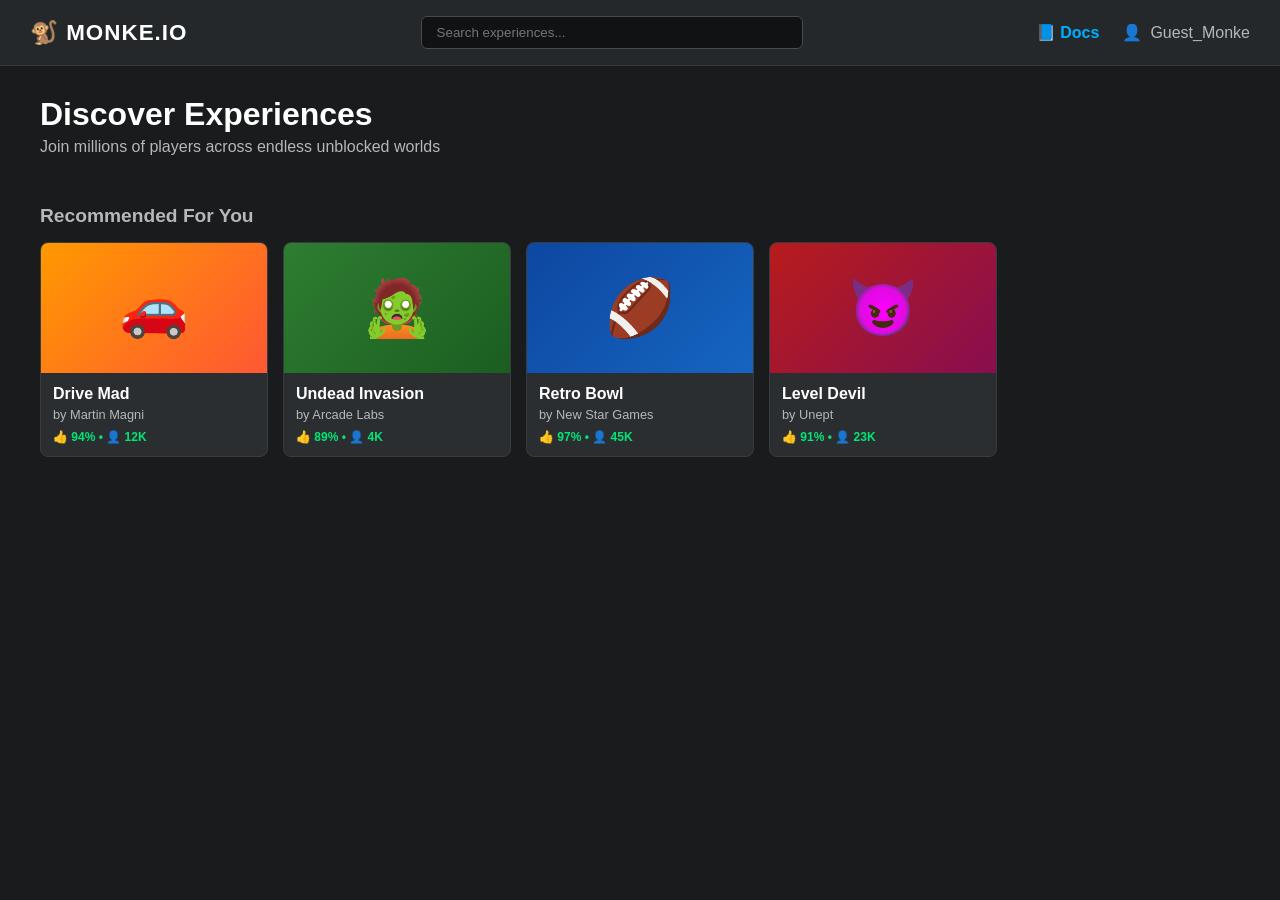
==== index.html @ 5633cc88 "Update game cards and remove comments in index.html" ====
<!DOCTYPE html>
<html lang="en">
<head>
    <meta charset="UTF-8">
    <meta name="viewport" content="width=device-width, initial-scale=1.0">
    <title>MONKE PLATFORM - Play & Explore</title>
    <link rel="stylesheet" href="style.css">
</head>
<body>
    <!-- Top Platform Navigation Bar -->
    <nav class="navbar" id="platformNavbar">
        <div class="logo" id="homeLogo" onclick="closeGameFrame()" style="cursor: pointer;">🐒 MONKE.IO</div>
        <div class="search-container">
            <input type="text" id="platformSearch" placeholder="Search experiences...">
        </div>
        <div class="user-status">
            <span id="panicTrigger" onclick="activatePanicButton()" style="color: #00b0ff; cursor: pointer; font-weight: bold; margin-right: 15px;">📘 Docs</span>
            <span class="avatar-icon">👤</span>
            <span class="username">Guest_Monke</span>
        </div>
    </nav>

    <!-- The Live Embedded Game Player Frame -->
    <div id="playerView" style="display: none;">
        <div class="player-header">
            <button onclick="closeGameFrame()" class="back-btn">⬅️ Exit Game</button>
            <h2 id="game-title">Loading Secure Stream...</h2>
        </div>
        <div class="frame-wrapper">
            <iframe 
                id="arcade-stream" 
                src="" 
                allowfullscreen
                allow="autoplay; gamepad; keyboard"
                sandbox="allow-scripts allow-same-origin allow-pointer-lock"
                scrolling="no">
            </iframe>
        </div>
    </div>

    <!-- The Main Dashboard Hub Layout -->
    <div id="hubView">
        <div class="hero-banner">
            <h2>Discover Experiences</h2>
            <p>Join millions of players across endless unblocked worlds</p>
        </div>

        <main class="container">
            <h3 class="section-title">Recommended For You</h3>
            <div class="game-grid" id="arcadeGrid">
                
                <!-- Game Card 1: Drive Mad -->
                <div class="game-card" onclick="embedRealGame('Drive Mad', 'https://r2.dev')" data-title="drive mad official truck" style="cursor: pointer;">
                    <div class="thumbnail" style="background: linear-gradient(135deg, #ff9900, #ff5733);">
                        <span class="emoji-art">🚗</span>
                    </div>
                    <div class="card-info">
                        <h4>Drive Mad</h4>
                        <p class="creator">by Martin Magni</p>
                        <div class="stats">👍 94% • 👤 12K</div>
                    </div>
                </div>

                <!-- Game Card 2: Undead Invasion -->
                <div class="game-card" onclick="embedRealGame('Undead Invasion', 'https://github.io')" data-title="undead invasion zombie apocalypse" style="cursor: pointer;">
                    <div class="thumbnail" style="background: linear-gradient(135deg, #2e7d32, #1b5e20);">
                        <span class="emoji-art">🧟</span>
                    </div>
                    <div class="card-info">
                        <h4>Undead Invasion</h4>
                        <p class="creator">by Arcade Labs</p>
                        <div class="stats">👍 89% • 👤 4K</div>
                    </div>
                </div>

                <!-- Game Card 3: Retro Bowl -->
                <div class="game-card" onclick="embedRealGame('Retro Bowl', 'https://github.io')" data-title="retro bowl football gridiron" style="cursor: pointer;">
                    <div class="thumbnail" style="background: linear-gradient(135deg, #0d47a1, #1565c0);">
                        <span class="emoji-art">🏈</span>
                    </div>
                    <div class="card-info">
                        <h4>Retro Bowl</h4>
                        <p class="creator">by New Star Games</p>
                        <div class="stats">👍 97% • 👤 45K</div>
                    </div>
                </div>

                <!-- Game Card 4: Level Devil -->
                <div class="game-card" onclick="embedRealGame('Level Devil', 'https://github.io')" data-title="level devil troll platformer raging" style="cursor: pointer;">
                    <div class="thumbnail" style="background: linear-gradient(135deg, #b71c1c, #880e4f);">
                        <span class="emoji-art">😈</span>
                    </div>
                    <div class="card-info">
                        <h4>Level Devil</h4>
                        <p class="creator">by Unept</p>
                        <div class="stats">👍 91% • 👤 23K</div>
                    </div>
                </div>

            </div>
        </main>
    </div>

    <!-- FAKE GOOGLE DOCS PANIC COVER LAYER -->
    <div id="panicScreen" style="display: none; position: fixed; top: 0; left: 0; width: 100vw; height: 100vh; background-color: #f8f9fa; color: #000; font-family: 'Arial', sans-serif; z-index: 9999; padding: 40px; box-sizing: border-box; overflow-y: auto;">
        <div style="max-width: 800px; margin: 0 auto; background: white; padding: 50px; border: 1px solid #dadce0; box-shadow: 0 1px 3px rgba(0,0,0,0.1); border-radius: 4px; min-height: 80vh; text-align: left;">
            <p style="color: #5f6368; font-size: 0.85rem; margin-bottom: 20px;">Saved to Drive • Reading Mode Enabled</p>
            <h1 style="font-size: 2.2rem; font-weight: normal; margin-bottom: 10px; color: #202124;">Unit 4: Historical Essay Assignment Blueprint</h1>
            <div style="width: 100%; height: 1px; background-color: #dadce0; margin: 20px 0;"></div>
            <h3 style="color: #1a73e8; font-weight: normal; margin-top: 25px;">Instructions & Grading Criteria</h3>
            <p style="line-height: 1.6; color: #3c4043;">Please analyze the primary resource notes compiled over the last session. Your synthesis should highlight structural trends and socioeconomic consequences.</p>
        </div>
        <button onclick="deactivatePanicButton()" style="position: fixed; bottom: 10px; right: 10px; background: transparent; border: none; color: #dadce0; cursor: pointer; font-size: 0.75rem;">Exit View</button>
    </div>

    <script>
        const hubView = document.getElementById('hubView');
        const playerView = document.getElementById('playerView');
        const gameTitle = document.getElementById('game-title');
        const arcadeStream = document.getElementById('arcade-stream');
        const panicScreen = document.getElementById('panicScreen');

        function embedRealGame(name, gameUrl) {
            hubView.style.display = 'none';
            playerView.style.display = 'block';
            gameTitle.innerText = "Playing: " + name;
            arcadeStream.src = gameUrl; 
        }

        function closeGameFrame() {
            playerView.style.display = 'none';
            hubView.style.display = 'block';
            arcadeStream.src = ''; 
        }

        function activatePanicButton() {
            closeGameFrame();
            panicScreen.style.display = 'block';
            document.title = "Google Docs - Working Assignment Document";
        }

        function deactivatePanicButton() {
            panicScreen.style.display = 'none';
            document.title = "MONKE PLATFORM - Play & Explore";
        }

        window.addEventListener('keydown', function(e) {
            if (e.key === 'Escape') activatePanicButton();
        });

        const searchBox = document.getElementById('platformSearch');
        searchBox.addEventListener('input', (e) => {
            const query = e.target.value.toLowerCase();
            document.querySelectorAll('.game-card').forEach(card => {
                const title = card.getAttribute('data-title');
                card.style.display = title.includes(query) ? 'block' : 'none';
            });
        });
    </script>
</body>
</html>
---- style.css ----
:root {
    --bg-color: #191b1d;
    --nav-color: #25282a;
    --card-color: #2b2e31;
    --text-primary: #ffffff;
    --text-secondary: #b5b7b9;
    --accent-color: #00b0ff;
}

body {
    margin: 0;
    padding: 0;
    background-color: var(--bg-color);
    color: var(--text-primary);
    font-family: 'Segoe UI', Arial, sans-serif;
    user-select: none;
}

/* Navbar Container Elements */
.navbar {
    display: flex;
    justify-content: space-between;
    align-items: center;
    background-color: var(--nav-color);
    padding: 10px 30px;
    height: 45px;
    border-bottom: 1px solid #383c40;
}

.logo {
    font-weight: 800;
    font-size: 1.4rem;
    letter-spacing: 1px;
    color: var(--text-primary);
}

.search-container input {
    width: 350px;
    padding: 8px 15px;
    background-color: #111214;
    border: 1px solid #454b51;
    border-radius: 6px;
    color: white;
    outline: none;
}

.user-status {
    display: flex;
    align-items: center;
    gap: 8px;
    color: var(--text-secondary);
}

/* Main Display Framing */
.hero-banner {
    padding: 30px;
    max-width: 1200px;
    margin: 0 auto;
}

.hero-banner h2 {
    margin: 0 0 5px 0;
    font-size: 2rem;
}

.hero-banner p {
    margin: 0;
    color: var(--text-secondary);
}

.container {
    max-width: 1200px;
    margin: 0 auto;
    padding: 0 30px;
}

.section-title {
    font-size: 1.2rem;
    margin-bottom: 15px;
    color: var(--text-secondary);
}

/* Response Adaptive App Grid */
.game-grid {
    display: grid;
    grid-template-columns: repeat(auto-fill, minmax(210px, 1fr));
    gap: 15px;
}

.game-card {
    background-color: var(--card-color);
    border-radius: 8px;
    overflow: hidden;
    cursor: pointer;
    transition: transform 0.15s ease, box-shadow 0.15s ease;
    border: 1px solid #383c40;
}

.game-card:hover {
    transform: translateY(-4px);
    box-shadow: 0 8px 20px rgba(0,0,0,0.5);
    border-color: #555;
}

.thumbnail {
    height: 130px;
    display: flex;
    align-items: center;
    justify-content: center;
}

.emoji-art {
    font-size: 3.5rem;
}

.card-info {
    padding: 12px;
}

.card-info h4 {
    margin: 0 0 4px 0;
    font-size: 1rem;
}

.creator {
    margin: 0 0 8px 0;
    font-size: 0.8rem;
    color: var(--text-secondary);
}

.stats {
    font-size: 0.75rem;
    font-weight: bold;
    color: #00e676;
}

/* Play View Workspace Containers */
.player-header {
    max-width: 1024px;
    margin: 20px auto 0 auto;
    width: 95%;
    display: flex;
    align-items: center;
    gap: 20px;
}

.player-header h1 {
    margin: 0;
    font-size: 1.5rem;
}

.back-btn {
    background-color: var(--card-color);
    border: 1px solid #454b51;
    color: var(--accent-color);
    padding: 8px 16px;
    border-radius: 6px;
    cursor: pointer;
    font-weight: bold;
}

.back-btn:hover {
    background-color: #333639;
}

.frame-wrapper {
    position: relative;
    width: 95%;
    max-width: 1024px;
    aspect-ratio: 16 / 9;
    margin: 15px auto;
    border: 1px solid #383c40;
    border-radius: 8px;
    background-color: #000;
    box-shadow: 0 10px 40px rgba(0,0,0,0.6);
    overflow: hidden;
}

iframe {
    width: 100%;
    height: 100%;
    border: none;
}
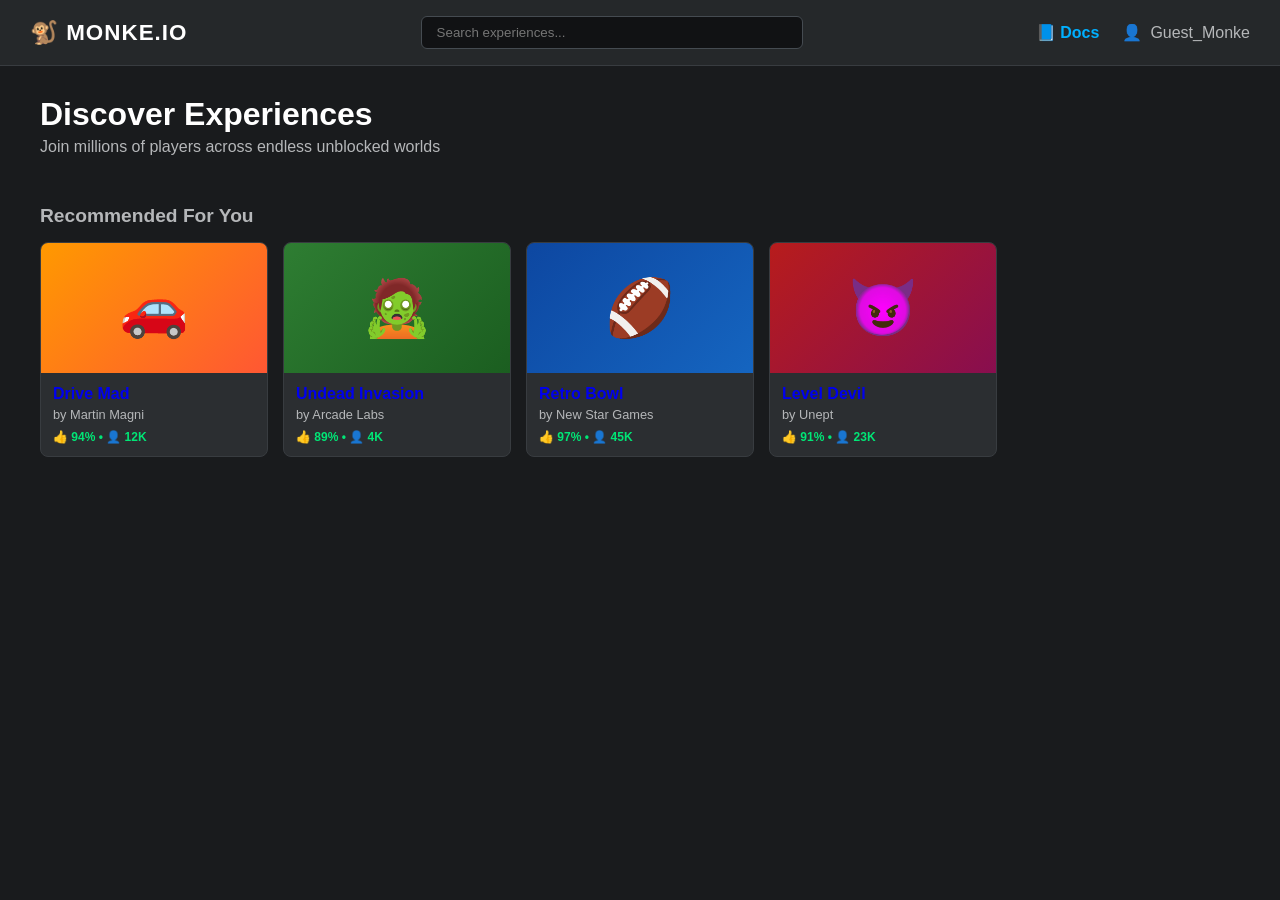
==== commit 233624ec: "Update index.html" ====
--- a/index.html
+++ b/index.html
@@ -9,7 +9,7 @@
 <body>
     <!-- Top Platform Navigation Bar -->
     <nav class="navbar" id="platformNavbar">
-        <div class="logo" id="homeLogo" onclick="closeGameFrame()" style="cursor: pointer;">🐒 MONKE.IO</div>
+        <div class="logo" id="homeLogo" onclick="location.reload()" style="cursor: pointer;">🐒 MONKE.IO</div>
         <div class="search-container">
             <input type="text" id="platformSearch" placeholder="Search experiences...">
         </div>
@@ -19,24 +19,6 @@
             <span class="username">Guest_Monke</span>
         </div>
     </nav>
-
-    <!-- The Live Embedded Game Player Frame -->
-    <div id="playerView" style="display: none;">
-        <div class="player-header">
-            <button onclick="closeGameFrame()" class="back-btn">⬅️ Exit Game</button>
-            <h2 id="game-title">Loading Secure Stream...</h2>
-        </div>
-        <div class="frame-wrapper">
-            <iframe 
-                id="arcade-stream" 
-                src="" 
-                allowfullscreen
-                allow="autoplay; gamepad; keyboard"
-                sandbox="allow-scripts allow-same-origin allow-pointer-lock"
-                scrolling="no">
-            </iframe>
-        </div>
-    </div>
 
     <!-- The Main Dashboard Hub Layout -->
     <div id="hubView">
@@ -50,7 +32,7 @@
             <div class="game-grid" id="arcadeGrid">
                 
                 <!-- Game Card 1: Drive Mad -->
-                <div class="game-card" onclick="embedRealGame('Drive Mad', 'https://r2.dev')" data-title="drive mad official truck" style="cursor: pointer;">
+                <a href="https://r2.dev" target="_blank" class="game-card" data-title="drive mad official truck" style="text-decoration: none; display: block;">
                     <div class="thumbnail" style="background: linear-gradient(135deg, #ff9900, #ff5733);">
                         <span class="emoji-art">🚗</span>
                     </div>
@@ -59,10 +41,10 @@
                         <p class="creator">by Martin Magni</p>
                         <div class="stats">👍 94% • 👤 12K</div>
                     </div>
-                </div>
+                </a>
 
                 <!-- Game Card 2: Undead Invasion -->
-                <div class="game-card" onclick="embedRealGame('Undead Invasion', 'https://github.io')" data-title="undead invasion zombie apocalypse" style="cursor: pointer;">
+                <a href="https://r2.dev" target="_blank" class="game-card" data-title="undead invasion zombie apocalypse" style="text-decoration: none; display: block;">
                     <div class="thumbnail" style="background: linear-gradient(135deg, #2e7d32, #1b5e20);">
                         <span class="emoji-art">🧟</span>
                     </div>
@@ -71,10 +53,10 @@
                         <p class="creator">by Arcade Labs</p>
                         <div class="stats">👍 89% • 👤 4K</div>
                     </div>
-                </div>
+                </a>
 
                 <!-- Game Card 3: Retro Bowl -->
-                <div class="game-card" onclick="embedRealGame('Retro Bowl', 'https://github.io')" data-title="retro bowl football gridiron" style="cursor: pointer;">
+                <a href="https://r2.dev" target="_blank" class="game-card" data-title="retro bowl football gridiron" style="text-decoration: none; display: block;">
                     <div class="thumbnail" style="background: linear-gradient(135deg, #0d47a1, #1565c0);">
                         <span class="emoji-art">🏈</span>
                     </div>
@@ -83,10 +65,10 @@
                         <p class="creator">by New Star Games</p>
                         <div class="stats">👍 97% • 👤 45K</div>
                     </div>
-                </div>
+                </a>
 
                 <!-- Game Card 4: Level Devil -->
-                <div class="game-card" onclick="embedRealGame('Level Devil', 'https://github.io')" data-title="level devil troll platformer raging" style="cursor: pointer;">
+                <a href="https://r2.dev" target="_blank" class="game-card" data-title="level devil troll platformer raging" style="text-decoration: none; display: block;">
                     <div class="thumbnail" style="background: linear-gradient(135deg, #b71c1c, #880e4f);">
                         <span class="emoji-art">😈</span>
                     </div>
@@ -95,7 +77,7 @@
                         <p class="creator">by Unept</p>
                         <div class="stats">👍 91% • 👤 23K</div>
                     </div>
-                </div>
+                </a>
 
             </div>
         </main>
@@ -114,27 +96,9 @@
     </div>
 
     <script>
-        const hubView = document.getElementById('hubView');
-        const playerView = document.getElementById('playerView');
-        const gameTitle = document.getElementById('game-title');
-        const arcadeStream = document.getElementById('arcade-stream');
         const panicScreen = document.getElementById('panicScreen');
 
-        function embedRealGame(name, gameUrl) {
-            hubView.style.display = 'none';
-            playerView.style.display = 'block';
-            gameTitle.innerText = "Playing: " + name;
-            arcadeStream.src = gameUrl; 
-        }
-
-        function closeGameFrame() {
-            playerView.style.display = 'none';
-            hubView.style.display = 'block';
-            arcadeStream.src = ''; 
-        }
-
         function activatePanicButton() {
-            closeGameFrame();
             panicScreen.style.display = 'block';
             document.title = "Google Docs - Working Assignment Document";
         }
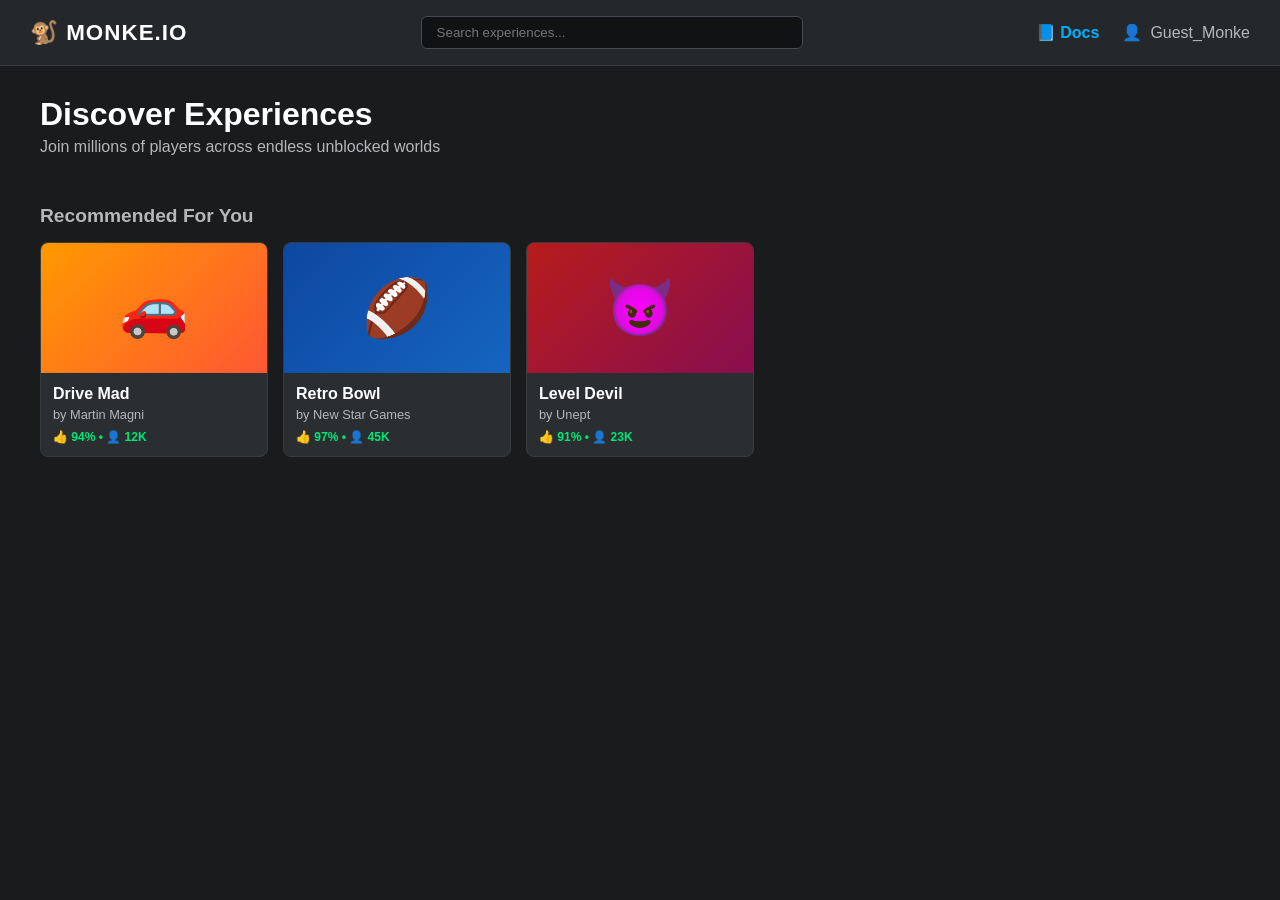
==== commit 0a7d7eb8: "Update index.html" ====
--- a/index.html
+++ b/index.html
@@ -9,7 +9,7 @@
 <body>
     <!-- Top Platform Navigation Bar -->
     <nav class="navbar" id="platformNavbar">
-        <div class="logo" id="homeLogo" onclick="location.reload()" style="cursor: pointer;">🐒 MONKE.IO</div>
+        <div class="logo" id="homeLogo" onclick="closeGameFrame()" style="cursor: pointer;">🐒 MONKE.IO</div>
         <div class="search-container">
             <input type="text" id="platformSearch" placeholder="Search experiences...">
         </div>
@@ -19,6 +19,17 @@
             <span class="username">Guest_Monke</span>
         </div>
     </nav>
+
+    <!-- The Live Embedded Game Player Frame -->
+    <div id="playerView" style="display: none; padding: 20px 0;">
+        <div class="player-header" style="max-width: 1024px; margin: 0 auto 15px auto; width: 95%; display: flex; align-items: center; gap: 20px;">
+            <button onclick="closeGameFrame()" class="back-btn">⬅️ Exit Game</button>
+            <h2 id="game-title" style="margin: 0; font-size: 1.5rem;">Loading Secure Stream...</h2>
+        </div>
+        <div id="dynamic-frame-container" style="position: relative; width: 95%; max-width: 1024px; aspect-ratio: 16 / 9; margin: 0 auto; border: 1px solid #383c40; border-radius: 8px; background-color: #000; box-shadow: 0 10px 40px rgba(0,0,0,0.6); overflow: hidden;">
+            <!-- Frame builds dynamically on request -->
+        </div>
+    </div>
 
     <!-- The Main Dashboard Hub Layout -->
     <div id="hubView">
@@ -31,8 +42,8 @@
             <h3 class="section-title">Recommended For You</h3>
             <div class="game-grid" id="arcadeGrid">
                 
-                <!-- Game Card 1: Drive Mad -->
-                <a href="https://r2.dev" target="_blank" class="game-card" data-title="drive mad official truck" style="text-decoration: none; display: block;">
+                <!-- Game Card 1: Authentic Drive Mad on Vercel Network -->
+                <div class="game-card" onclick="forceUnblockedEmbed('Drive Mad', 'https://vercel.app')" data-title="drive mad official truck" style="cursor: pointer;">
                     <div class="thumbnail" style="background: linear-gradient(135deg, #ff9900, #ff5733);">
                         <span class="emoji-art">🚗</span>
                     </div>
@@ -41,22 +52,10 @@
                         <p class="creator">by Martin Magni</p>
                         <div class="stats">👍 94% • 👤 12K</div>
                     </div>
-                </a>
+                </div>
 
-                <!-- Game Card 2: Undead Invasion -->
-                <a href="https://r2.dev" target="_blank" class="game-card" data-title="undead invasion zombie apocalypse" style="text-decoration: none; display: block;">
-                    <div class="thumbnail" style="background: linear-gradient(135deg, #2e7d32, #1b5e20);">
-                        <span class="emoji-art">🧟</span>
-                    </div>
-                    <div class="card-info">
-                        <h4>Undead Invasion</h4>
-                        <p class="creator">by Arcade Labs</p>
-                        <div class="stats">👍 89% • 👤 4K</div>
-                    </div>
-                </a>
-
-                <!-- Game Card 3: Retro Bowl -->
-                <a href="https://r2.dev" target="_blank" class="game-card" data-title="retro bowl football gridiron" style="text-decoration: none; display: block;">
+                <!-- Game Card 2: Authentic Retro Bowl on Vercel Network -->
+                <div class="game-card" onclick="forceUnblockedEmbed('Retro Bowl', 'https://vercel.app')" data-title="retro bowl football gridiron" style="cursor: pointer;">
                     <div class="thumbnail" style="background: linear-gradient(135deg, #0d47a1, #1565c0);">
                         <span class="emoji-art">🏈</span>
                     </div>
@@ -65,10 +64,10 @@
                         <p class="creator">by New Star Games</p>
                         <div class="stats">👍 97% • 👤 45K</div>
                     </div>
-                </a>
+                </div>
 
-                <!-- Game Card 4: Level Devil -->
-                <a href="https://r2.dev" target="_blank" class="game-card" data-title="level devil troll platformer raging" style="text-decoration: none; display: block;">
+                <!-- Game Card 3: Authentic Level Devil on Vercel Network -->
+                <div class="game-card" onclick="forceUnblockedEmbed('Level Devil', 'https://vercel.app')" data-title="level devil troll platformer raging" style="cursor: pointer;">
                     <div class="thumbnail" style="background: linear-gradient(135deg, #b71c1c, #880e4f);">
                         <span class="emoji-art">😈</span>
                     </div>
@@ -77,7 +76,7 @@
                         <p class="creator">by Unept</p>
                         <div class="stats">👍 91% • 👤 23K</div>
                     </div>
-                </a>
+                </div>
 
             </div>
         </main>
@@ -96,9 +95,36 @@
     </div>
 
     <script>
+        const hubView = document.getElementById('hubView');
+        const playerView = document.getElementById('playerView');
+        const gameTitle = document.getElementById('game-title');
+        const container = document.getElementById('dynamic-frame-container');
         const panicScreen = document.getElementById('panicScreen');
 
+        function forceUnblockedEmbed(name, targetUrl) {
+            hubView.style.display = 'none';
+            playerView.style.display = 'block';
+            gameTitle.innerText = "Playing: " + name;
+            
+            container.innerHTML = `
+                <iframe 
+                    src="${targetUrl}" 
+                    style="width:100%; height:100%; border:none;" 
+                    allowfullscreen
+                    allow="autoplay; gamepad; keyboard"
+                    sandbox="allow-scripts allow-same-origin allow-pointer-lock"
+                    scrolling="no">
+                </iframe>`;
+        }
+
+        function closeGameFrame() {
+            container.innerHTML = ''; 
+            playerView.style.display = 'none';
+            hubView.style.display = 'block';
+        }
+
         function activatePanicButton() {
+            closeGameFrame();
             panicScreen.style.display = 'block';
             document.title = "Google Docs - Working Assignment Document";
         }
